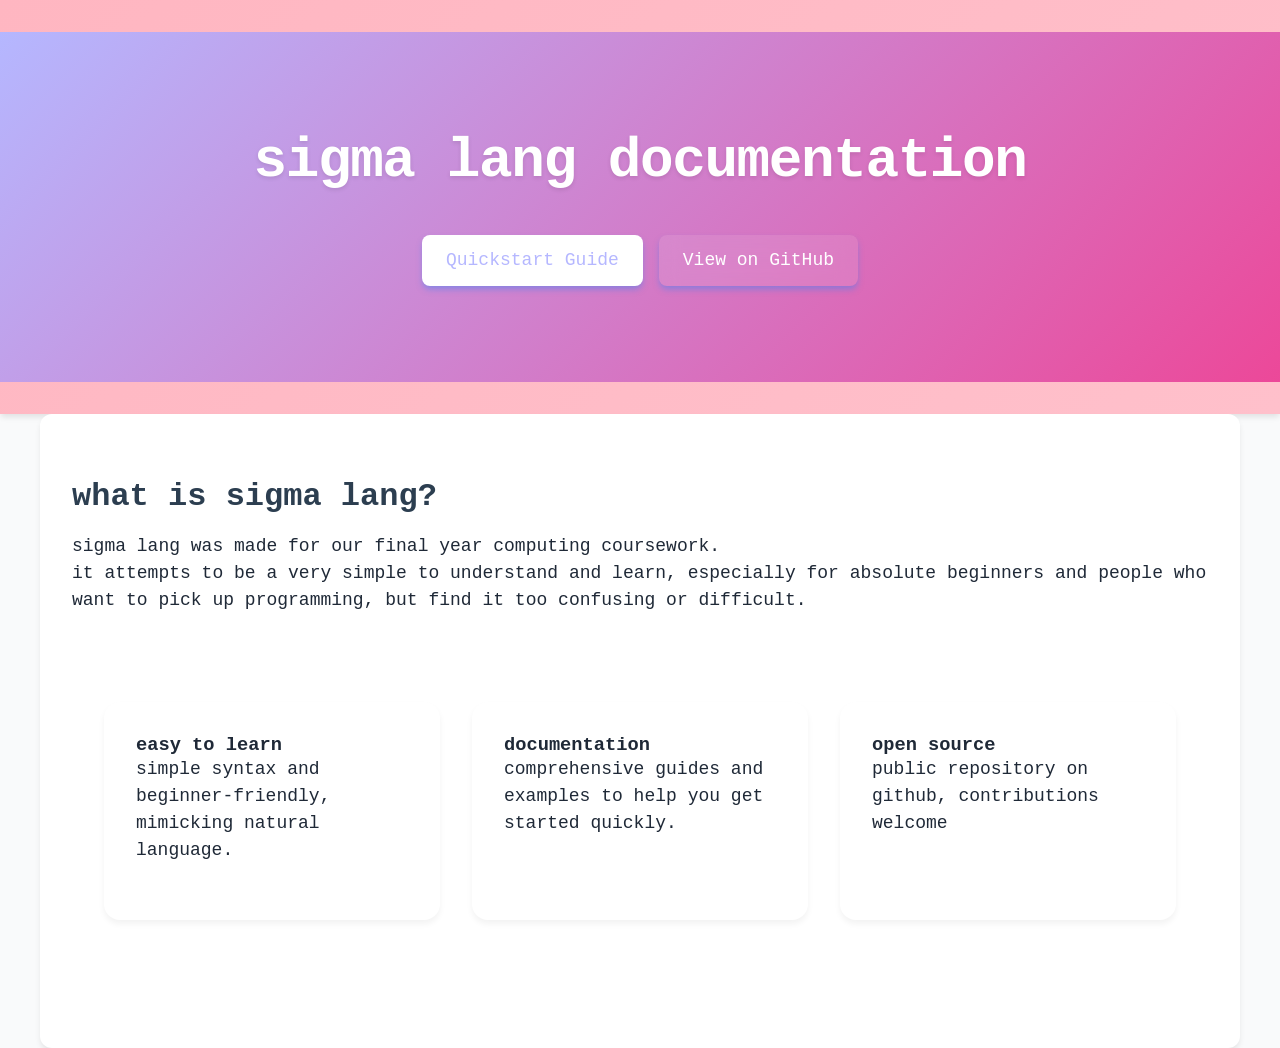
==== templates/index.html @ f67168bf "skibidi fortnite restyle" ====
<!DOCTYPE html>
<!DOCTYPE html>
<html lang="en">
<head>
    <meta charset="UTF-8">
    <meta name="viewport" content="width=device-width, initial-scale=1.0">
    <link rel="stylesheet" href="/static/styles.css">
    <link href="https://fonts.googleapis.com/css2?family=Inter:wght@400;500;600;700&display=swap" rel="stylesheet">
    <title>sigma lang</title>
    <style>
        :root {
            --primary: #b5b7ff;
            --primary-dark: #9b97ff;
            --secondary: #ec4899;
            --background: #f9fafb;
            --text: #1f2937;
        }

        body {
            font-family: source code pro, monospace;
            line-height: 1.5;
            color: var(--text);
            background: var(--background);
        }

        .hero {
            background: linear-gradient(135deg, var(--primary), var(--secondary));
            padding: 6rem 2rem;
            text-align: center;
            position: relative;
            overflow: hidden;
        }

        .hero::before {
            content: '';
            position: absolute;
            top: 0;
            left: 0;
            right: 0;
            bottom: 0;
            background: url('/static/assets/grid.svg');
            opacity: 0.1;
        }

        .hero h1 {
            font-size: 3.5rem;
            font-weight: 700;
            color: white;
            margin-bottom: 1.5rem;
            text-shadow: 0 2px 4px rgba(0,0,0,0.1);
        }

        .hero p {
            font-size: 1.25rem;
            color: rgba(255,255,255,0.9);
            max-width: 600px;
            margin: 0 auto 2rem;
        }

        .cta-buttons {
            display: flex;
            gap: 1rem;
            justify-content: center;
            margin-top: 2.5rem;
        }

        .btn {
            padding: 0.75rem 1.5rem;
            font-weight: 500;
            border-radius: 8px;
            transition: all 0.2s ease;
            font-size: 1.125rem;
        }

        .btn-primary {
            background: white;
            color: var(--primary);
        }

        .btn-secondary {
            background: rgba(255,255,255,0.1);
            color: white;
            backdrop-filter: blur(10px);
        }

        .btn:hover {
            transform: translateY(-2px);
            box-shadow: 0 4px 12px rgba(0,0,0,0.1);
        }

        .features {
            display: grid;
            grid-template-columns: repeat(auto-fit, minmax(300px, 1fr));
            gap: 2rem;
            padding: 4rem 2rem;
            max-width: 1200px;
            margin: 0 auto;
        }

        .feature-card {
            background: white;
            padding: 2rem;
            border-radius: 16px;
            box-shadow: 0 4px 6px rgba(0,0,0,0.05);
            transition: all 0.3s ease;
        }

        .feature-card:hover {
            transform: translateY(-5px);
            box-shadow: 0 8px 16px rgba(0,0,0,0.1);
        }

        .container {
            max-width: 1200px;
            margin: 0 auto;
            padding: 4rem 2rem;
        }

        @media (max-width: 768px) {
            .hero h1 {
                font-size: 2.5rem;
            }
            
            .hero p {
                font-size: 1.125rem;
            }
            
            .features {
                grid-template-columns: 1fr;
            }
        }
    </style>
</head>
<body>
    <header>
        <div class="hero">
            <h1>sigma lang documentation</h1>
            <div class="cta-buttons">
                <a href="/quickstart" class="btn btn-primary" style="text-decoration: none;">Quickstart Guide</a>
                <a href="https://github.com/dimini171/sigma" class="btn btn-secondary" style="text-decoration: none;">View on GitHub</a>
            </div>
        </div>
    </header>
    <div class="container">
        <h2>what is sigma lang?</h2>
        <p>sigma lang was made for our final year computing coursework.
            <br/>
            it attempts to be a very simple to understand and learn, especially for absolute beginners and people who want to pick up programming, but find it too confusing or difficult.
        </p>
        
        <div class="features">
            <div class="feature-card">
                <h3>easy to learn</h3>
                <p>simple syntax and beginner-friendly, mimicking natural language.</p>
            </div>
            <div class="feature-card">
                <h3>documentation</h3>
                <p>comprehensive guides and examples to help you get started quickly.</p>
            </div>
            <div class="feature-card">
                <h3>open source</h3>
                <p>public repository on github, contributions welcome</p>
            </div>
        </div>
    </div>
</body>
---- static/styles.css ----
:root {
    --hover-scale: 1.03;
    --hover-shadow: 0 8px 16px rgba(0,0,0,0.15);
    --hover-transition: transform 0.2s ease, box-shadow 0.2s ease;
    --primary-color: #ffb6c1;
    --secondary-color: #ffc0cb;
    --accent-color: #add8e6;
    --animation-duration: 0.6s;
    --animation-timing: cubic-bezier(0.4, 0, 0.2, 1);
    --slide-distance: 20px;
    --fade-opacity: 0;
    --scale-start: 0.95;
    --rotate-start: -2deg;
    --header-height: 70vh;
    --content-max-width: 1200px;
    --grid-gap: 2rem;
    --text-color: #1f2937;
    --background-color: #e6e6fa;
}

/* Improved base styles */
* {
    margin: 0;
    padding: 0;
    box-sizing: border-box;
    transition: all 0.3s ease;
}

body {
    font-family: 'Inter', -apple-system, BlinkMacSystemFont, sans-serif;
    line-height: 1.7;
    background-color: var(--background-color);
    color: var(--text-color);
}

/* Enhanced header */
header {
    background: linear-gradient(135deg, var(--primary-color), var(--secondary-color));
    padding: 3rem 0;
    box-shadow: 0 4px 6px -1px rgba(0, 0, 0, 0.1);
}

header h1 {
    font-size: 3rem;
    font-weight: 700;
    letter-spacing: -0.025em;
}

/* Refined container */
.container {
    max-width: 1100px;
    margin: 2rem auto;
    padding: 2rem;
    background: white;
    border-radius: 12px;
    box-shadow: 0 4px 6px -1px rgba(0, 0, 0, 0.1);
}

/* Typography improvements */
h1, h2, h3 {
    line-height: 1.2;
    font-weight: 600;
}

h2 {
    font-size: 2.25rem;
    color: var(--primary-color);
    margin-bottom: 1.5rem;
}

p {
    margin-bottom: 1.75rem;
    font-size: 1.125rem;
}

/* Enhanced button styles */
.btn {
    display: inline-block;
    padding: 1rem 2rem;
    font-size: 1.125rem;
    font-weight: 500;
    background-color: var(--accent-color);
    color: white;
    text-decoration: none;
    border-radius: 8px;
    box-shadow: 0 4px 6px -1px rgba(59, 130, 246, 0.5);
}

.btn:hover {
    transform: translateY(-2px);
    box-shadow: 0 6px 8px -1px rgba(59, 130, 246, 0.6);
}

/* Links */
a {
    color: var(--accent-color);
    text-decoration: none;
}

a:hover {
    text-decoration: underline;
}

/* Lists */
ul, ol {
    margin-left: 1.5rem;
    margin-bottom: 1.5rem;
}

li {
    margin-bottom: 0.5rem;
}

/* Code blocks */
pre {
    background-color: #f8f9fa;
    padding: 1.5rem;
    border-radius: 8px;
    overflow-x: auto;
    margin-bottom: 1.5rem;
}

code {
    font-family: 'Fira Code', monospace;
    font-size: 0.9rem;
}

/* Reset default styles */
* {
    margin: 0;
    padding: 0;
    box-sizing: border-box;
}

body {
    font-family: Arial, sans-serif;
    line-height: 1.6;
    background-color: #f4f4f4;
    color: #333;
}

header {
    background-color: #2c3e50;
    color: white;
    text-align: center;
    padding: 2rem 0;
}

.container {
    max-width: 1200px;
    margin: 0 auto;
    padding: 2rem;
}

h1 {
    font-size: 2.5rem;
    margin-bottom: 1rem;
}

h2 {
    font-size: 2rem;
    margin-bottom: 1rem;
    color: #2c3e50;
}

p {
    margin-bottom: 1.5rem;
}

.btn {
    display: inline-block;
    padding: 0.8rem 1.5rem;
    background-color: #3498db;
    color: white;
    text-decoration: none;
    border: none;
    border-radius: 4px;
    cursor: pointer;
    font-size: 1rem;
    transition: background-color 0.3s ease;
}

.btn:hover {
    background-color: #2980b9;
}
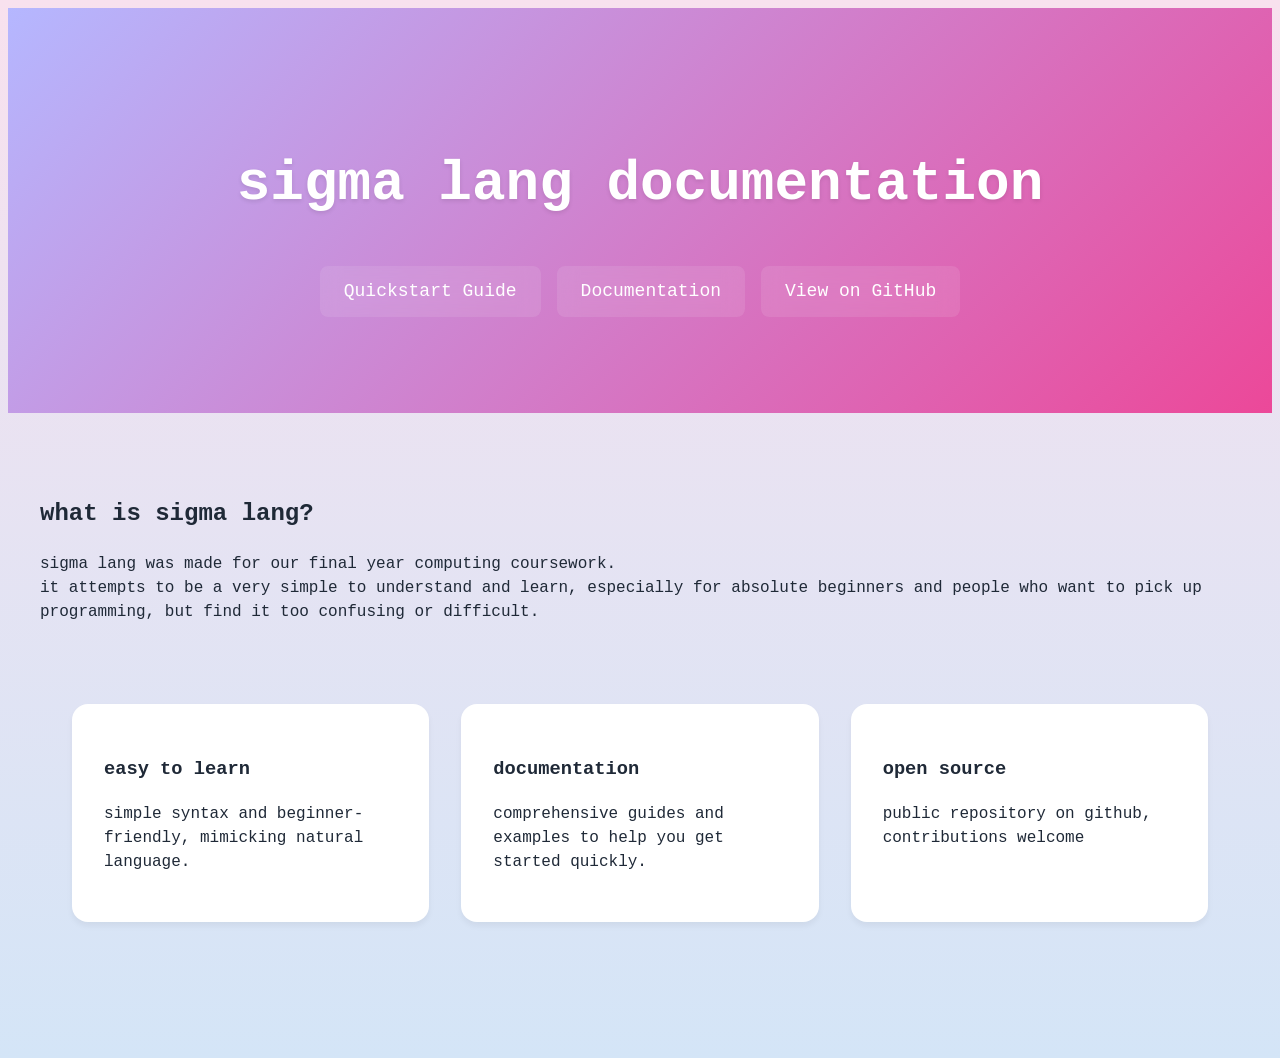
==== commit 36d7647e: "skibidi fortnite" ====
--- a/templates/index.html
+++ b/templates/index.html
@@ -4,7 +4,6 @@
 <head>
     <meta charset="UTF-8">
     <meta name="viewport" content="width=device-width, initial-scale=1.0">
-    <link rel="stylesheet" href="/static/styles.css">
     <link href="https://fonts.googleapis.com/css2?family=Inter:wght@400;500;600;700&display=swap" rel="stylesheet">
     <title>sigma lang</title>
     <style>
@@ -12,7 +11,7 @@
             --primary: #b5b7ff;
             --primary-dark: #9b97ff;
             --secondary: #ec4899;
-            --background: #f9fafb;
+            --background: linear-gradient(to bottom, #f8e1ee, #d4e5f7);
             --text: #1f2937;
         }
 
@@ -136,7 +135,8 @@
         <div class="hero">
             <h1>sigma lang documentation</h1>
             <div class="cta-buttons">
-                <a href="/quickstart" class="btn btn-primary" style="text-decoration: none;">Quickstart Guide</a>
+                <a href="/quickstart" class="btn btn-secondary" style="text-decoration: none;">Quickstart Guide</a>
+                <a href="/syntax" class="btn btn-secondary" style="text-decoration: none;">Documentation</a>
                 <a href="https://github.com/dimini171/sigma" class="btn btn-secondary" style="text-decoration: none;">View on GitHub</a>
             </div>
         </div>
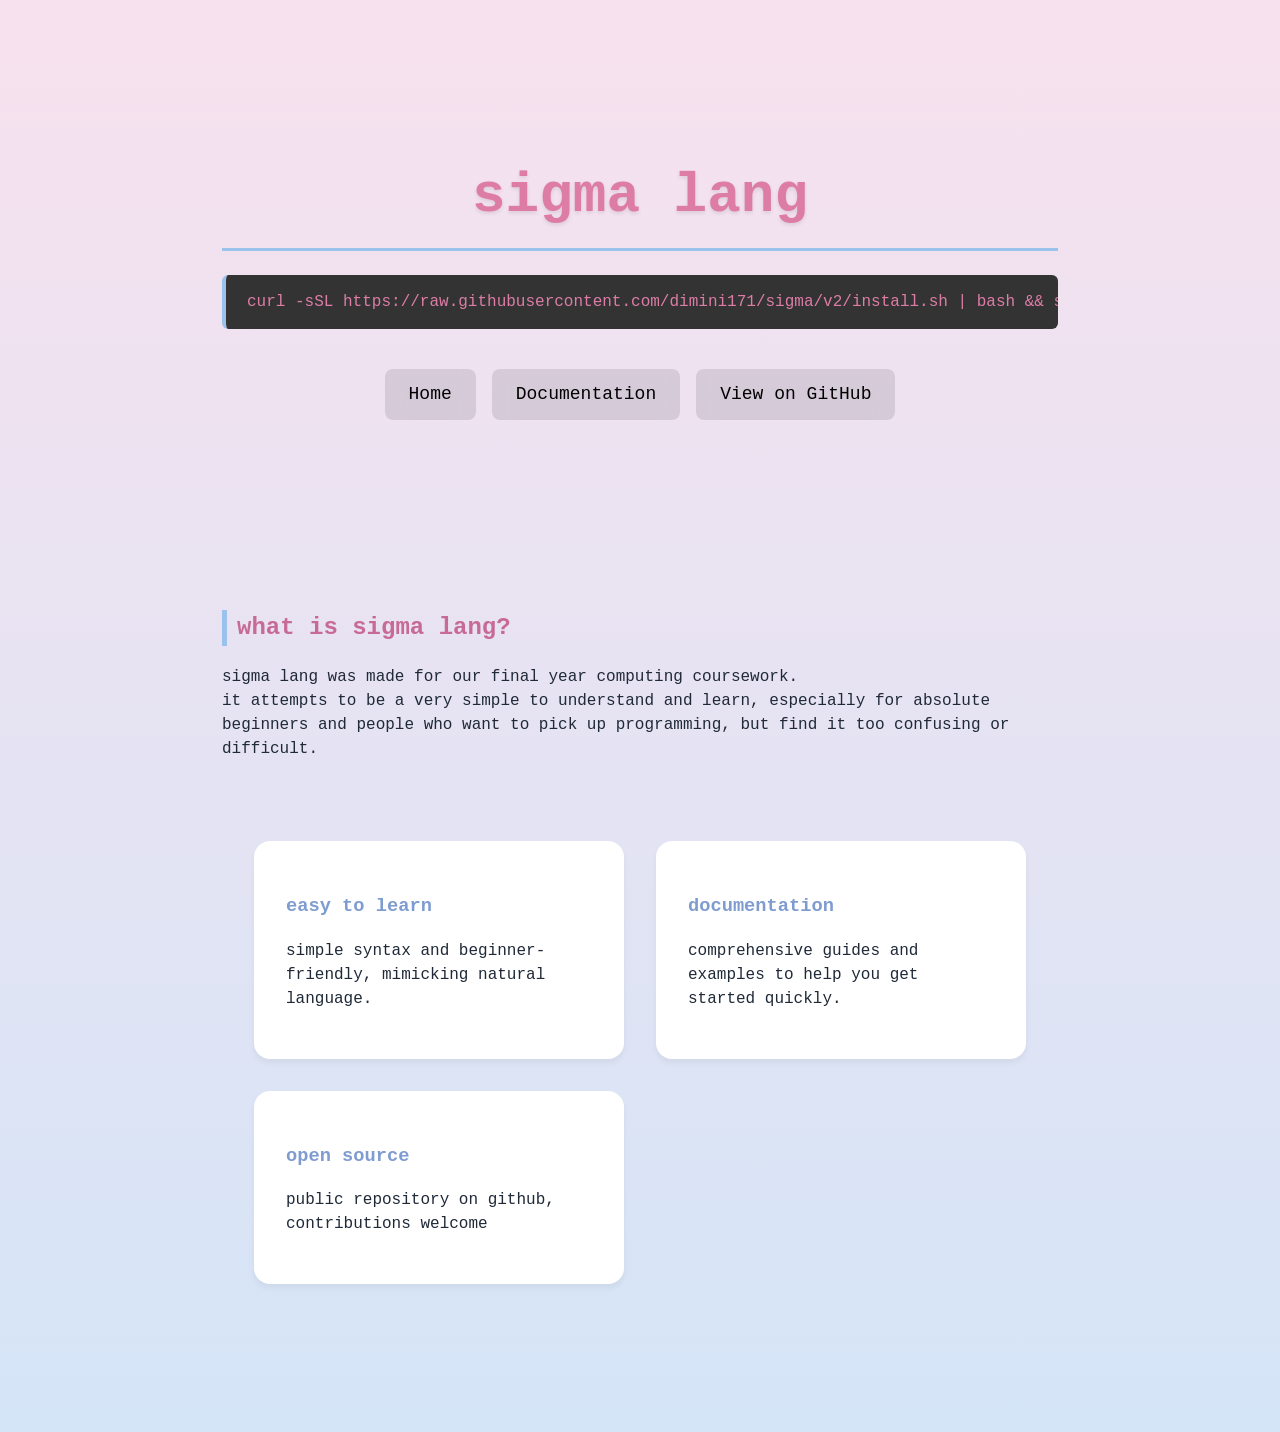
==== commit d1e51c57: "removed quickstart.html because its uneeded + moved css to one stylesheet!! amazing" ====
--- a/templates/index.html
+++ b/templates/index.html
@@ -5,137 +5,16 @@
     <meta charset="UTF-8">
     <meta name="viewport" content="width=device-width, initial-scale=1.0">
     <link href="https://fonts.googleapis.com/css2?family=Inter:wght@400;500;600;700&display=swap" rel="stylesheet">
+    <link rel="stylesheet" href="/static/styles.css">
     <title>sigma lang</title>
-    <style>
-        :root {
-            --primary: #b5b7ff;
-            --primary-dark: #9b97ff;
-            --secondary: #ec4899;
-            --background: linear-gradient(to bottom, #f8e1ee, #d4e5f7);
-            --text: #1f2937;
-        }
-
-        body {
-            font-family: source code pro, monospace;
-            line-height: 1.5;
-            color: var(--text);
-            background: var(--background);
-        }
-
-        .hero {
-            background: linear-gradient(135deg, var(--primary), var(--secondary));
-            padding: 6rem 2rem;
-            text-align: center;
-            position: relative;
-            overflow: hidden;
-        }
-
-        .hero::before {
-            content: '';
-            position: absolute;
-            top: 0;
-            left: 0;
-            right: 0;
-            bottom: 0;
-            background: url('/static/assets/grid.svg');
-            opacity: 0.1;
-        }
-
-        .hero h1 {
-            font-size: 3.5rem;
-            font-weight: 700;
-            color: white;
-            margin-bottom: 1.5rem;
-            text-shadow: 0 2px 4px rgba(0,0,0,0.1);
-        }
-
-        .hero p {
-            font-size: 1.25rem;
-            color: rgba(255,255,255,0.9);
-            max-width: 600px;
-            margin: 0 auto 2rem;
-        }
-
-        .cta-buttons {
-            display: flex;
-            gap: 1rem;
-            justify-content: center;
-            margin-top: 2.5rem;
-        }
-
-        .btn {
-            padding: 0.75rem 1.5rem;
-            font-weight: 500;
-            border-radius: 8px;
-            transition: all 0.2s ease;
-            font-size: 1.125rem;
-        }
-
-        .btn-primary {
-            background: white;
-            color: var(--primary);
-        }
-
-        .btn-secondary {
-            background: rgba(255,255,255,0.1);
-            color: white;
-            backdrop-filter: blur(10px);
-        }
-
-        .btn:hover {
-            transform: translateY(-2px);
-            box-shadow: 0 4px 12px rgba(0,0,0,0.1);
-        }
-
-        .features {
-            display: grid;
-            grid-template-columns: repeat(auto-fit, minmax(300px, 1fr));
-            gap: 2rem;
-            padding: 4rem 2rem;
-            max-width: 1200px;
-            margin: 0 auto;
-        }
-
-        .feature-card {
-            background: white;
-            padding: 2rem;
-            border-radius: 16px;
-            box-shadow: 0 4px 6px rgba(0,0,0,0.05);
-            transition: all 0.3s ease;
-        }
-
-        .feature-card:hover {
-            transform: translateY(-5px);
-            box-shadow: 0 8px 16px rgba(0,0,0,0.1);
-        }
-
-        .container {
-            max-width: 1200px;
-            margin: 0 auto;
-            padding: 4rem 2rem;
-        }
-
-        @media (max-width: 768px) {
-            .hero h1 {
-                font-size: 2.5rem;
-            }
-            
-            .hero p {
-                font-size: 1.125rem;
-            }
-            
-            .features {
-                grid-template-columns: 1fr;
-            }
-        }
-    </style>
 </head>
 <body>
     <header>
         <div class="hero">
-            <h1>sigma lang documentation</h1>
+            <h1>sigma lang</h1>
+            <pre><code>curl -sSL https://raw.githubusercontent.com/dimini171/sigma/v2/install.sh | bash && sigma</code></pre>
             <div class="cta-buttons">
-                <a href="/quickstart" class="btn btn-secondary" style="text-decoration: none;">Quickstart Guide</a>
+                <a href="/" class="btn btn-secondary" style="text-decoration: none;">Home</a>
                 <a href="/syntax" class="btn btn-secondary" style="text-decoration: none;">Documentation</a>
                 <a href="https://github.com/dimini171/sigma" class="btn btn-secondary" style="text-decoration: none;">View on GitHub</a>
             </div>
--- a/static/styles.css
+++ b/static/styles.css
@@ -0,0 +1,224 @@
+:root {
+    --primary: #b5b7ff;
+    --primary-dark: #9b97ff;
+    --secondary: #ec4899;
+    --background: linear-gradient(to bottom, #f8e1ee, #d4e5f7);
+    --text: #1f2937;
+}
+
+body {
+    font-family: source code pro, monospace;
+    line-height: 1.5;
+    color: var(--text);
+    background: var(--background);
+    max-width: 900px;
+    margin: 0 auto;
+    padding: 20px;
+}
+
+h1 {
+    color: #dd7da5;
+    text-shadow: 2px 2px 4px rgba(0,0,0,0.1);
+    border-bottom: 3px solid #9bc1ed;
+    padding-bottom: 10px;
+}
+
+h2 {
+    color: #c76a95;
+    border-left: 5px solid #9bc1ed;
+    padding-left: 10px;
+    margin-top: 30px;
+}
+
+h3 {
+    color: #7f9cd1;
+}
+
+a {
+    color: #dd7da5;
+    text-decoration: none;
+    transition: all 0.3s ease;
+}
+
+a:hover {
+    color: #7f9cd1;
+    text-decoration: underline;
+}
+
+code {
+    background-color: #333;
+    color: #dd7da5;
+    padding: 2px 6px;
+    border-radius: 4px;
+    font-family: 'Courier New', monospace;
+}
+
+code.inline {
+    background-color: #f2f2f2;
+    color: #dd7da5;
+    padding: 2px 6px;
+    border-radius: 4px;
+    font-family: 'Courier New', monospace;
+}
+
+pre {
+    background-color: #333;
+    color: #dd7da5;
+    padding: 15px;
+    border-radius: 6px;
+    overflow-x: auto;
+    border-left: 4px solid #9bc1ed;
+}
+
+.comparison {
+    display: flex;
+    gap: 20px;
+    margin-bottom: 20px;
+}
+
+.comparison > div {
+    flex: 1;
+}
+
+.note {
+    background-color: #e7f3fe;
+    border-left: 6px solid #2196F3;
+    padding: 10px;
+    margin: 15px 0;
+}
+
+table {
+    width: 100%;
+    border-collapse: collapse;
+    margin: 20px 0;
+}
+
+th, td {
+    border: 1px solid #ddd;
+    padding: 8px 12px;
+    text-align: left;
+}
+
+th {
+    background-color: #f2f2f2;
+}
+
+ul {
+    list-style-type: none;
+}
+
+ul li:before {
+    content: "✨ ";
+    color: #dd7da5;
+}
+
+strong {
+    color: #c76a95;
+    font-weight: bold;
+}
+
+.hero {
+    padding: 6rem 2rem;
+    text-align: center;
+    position: relative;
+    overflow: hidden;
+}
+
+.hero::before {
+    content: '';
+    position: absolute;
+    top: 0;
+    left: 0;
+    right: 0;
+    bottom: 0;
+    background: url('/static/assets/grid.svg');
+    opacity: 0.1;
+}
+
+.hero h1 {
+    font-size: 3.5rem;
+    font-weight: 700;
+    color: #dd7da5;
+    margin-bottom: 1.5rem;
+    text-shadow: 0 2px 4px rgba(0,0,0,0.1);
+}
+
+.hero p {
+    font-size: 1.25rem;
+    color: #7f9cd1;
+    max-width: 600px;
+    margin: 0 auto 2rem;
+}
+
+.cta-buttons {
+    display: flex;
+    gap: 1rem;
+    justify-content: center;
+    margin-top: 2.5rem;
+}
+
+.btn {
+    padding: 0.75rem 1.5rem;
+    font-weight: 500;
+    border-radius: 8px;
+    transition: all 0.2s ease;
+    font-size: 1.125rem;
+}
+
+.btn-primary {
+    background: rgb(0, 0, 0);
+    color: var(--primary);
+}
+
+.btn-secondary {
+    background: rgba(0, 0, 0, 0.1);
+    color: rgb(0, 0, 0);
+    backdrop-filter: blur(10px);
+}
+
+.btn:hover {
+    transform: translateY(-2px);
+    box-shadow: 0 4px 12px rgba(0,0,0,0.1);
+}
+
+.features {
+    display: grid;
+    grid-template-columns: repeat(auto-fit, minmax(300px, 1fr));
+    gap: 2rem;
+    padding: 4rem 2rem;
+    max-width: 1200px;
+    margin: 0 auto;
+}
+
+.feature-card {
+    background: white;
+    padding: 2rem;
+    border-radius: 16px;
+    box-shadow: 0 4px 6px rgba(0,0,0,0.05);
+    transition: all 0.3s ease;
+}
+
+.feature-card:hover {
+    transform: translateY(-5px);
+    box-shadow: 0 8px 16px rgba(0,0,0,0.1);
+}
+
+.container {
+    max-width: 1200px;
+    margin: 0 auto;
+    padding: 4rem 2rem;
+}
+
+@media (max-width: 768px) {
+    .hero h1 {
+        font-size: 2.5rem;
+    }
+    
+    .hero p {
+        font-size: 1.125rem;
+    }
+    
+    .features {
+        grid-template-columns: 1fr;
+    }
+}
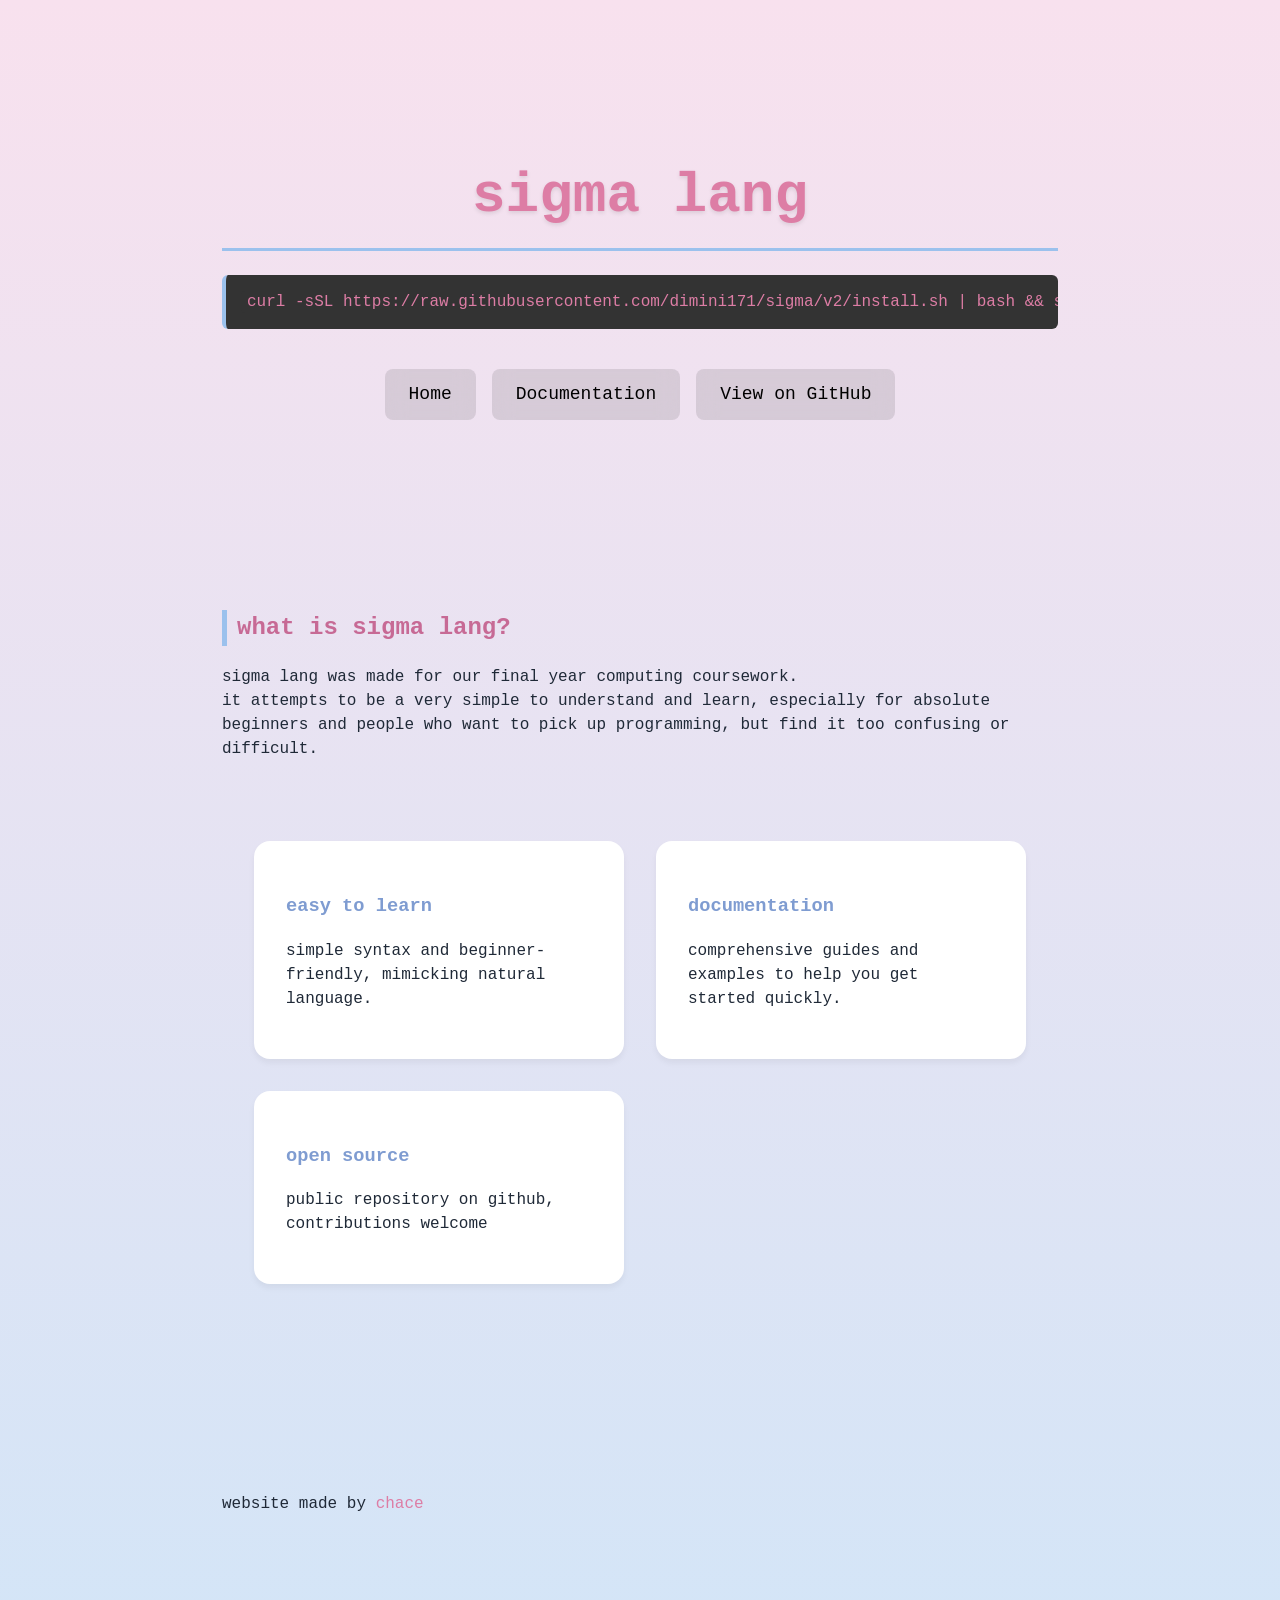
==== commit 0df0ca6c: "added credits" ====
--- a/templates/index.html
+++ b/templates/index.html
@@ -42,5 +42,9 @@
             </div>
         </div>
     </div>
+    <footer>
+        <div class="container">
+            <p>website made by <a href="https://github.com/AceIsDumb" target="_blank">chace</a></p>
+        </div>
 </body>
 
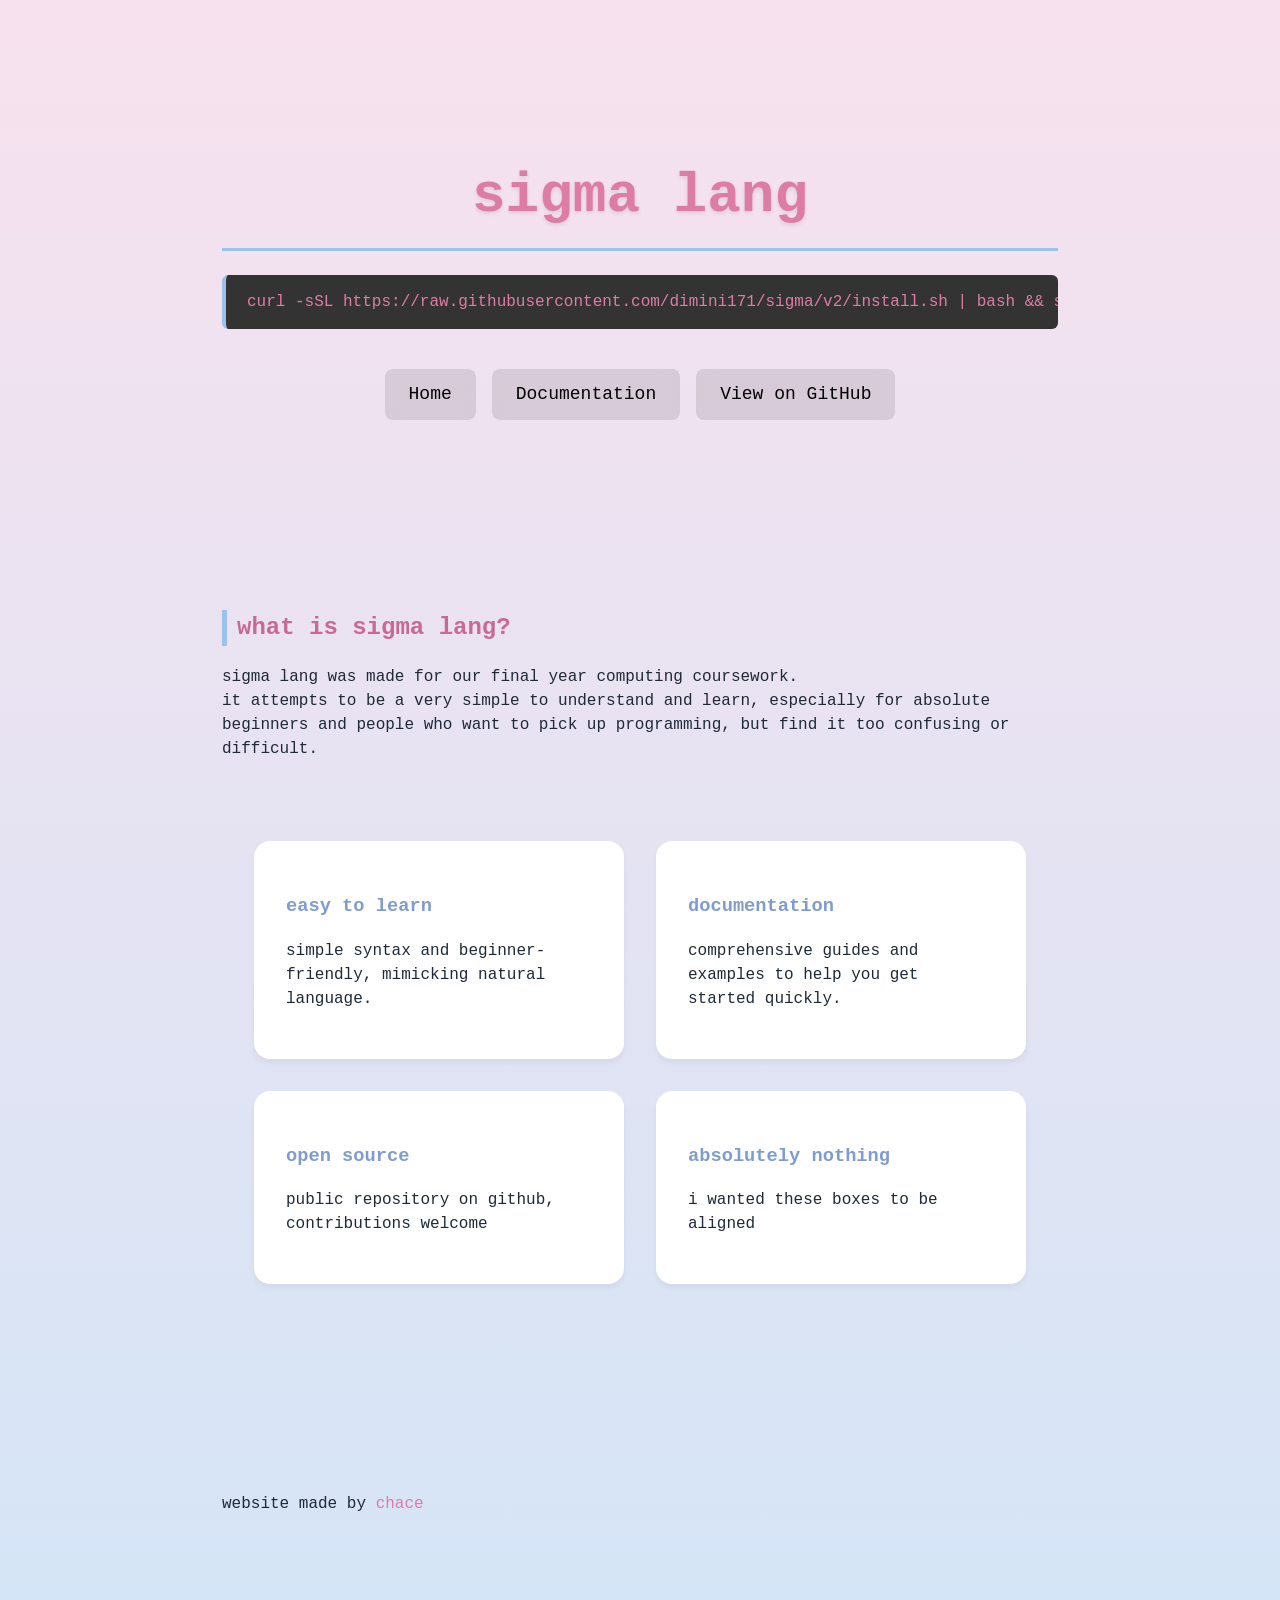
==== commit fbe47b91: "style changer" ====
--- a/templates/index.html
+++ b/templates/index.html
@@ -40,6 +40,10 @@
                 <h3>open source</h3>
                 <p>public repository on github, contributions welcome</p>
             </div>
+            <div class="feature-card">
+                <h3>absolutely nothing</h3>
+                <p>i wanted these boxes to be aligned</p>
+            </div>
         </div>
     </div>
     <footer>
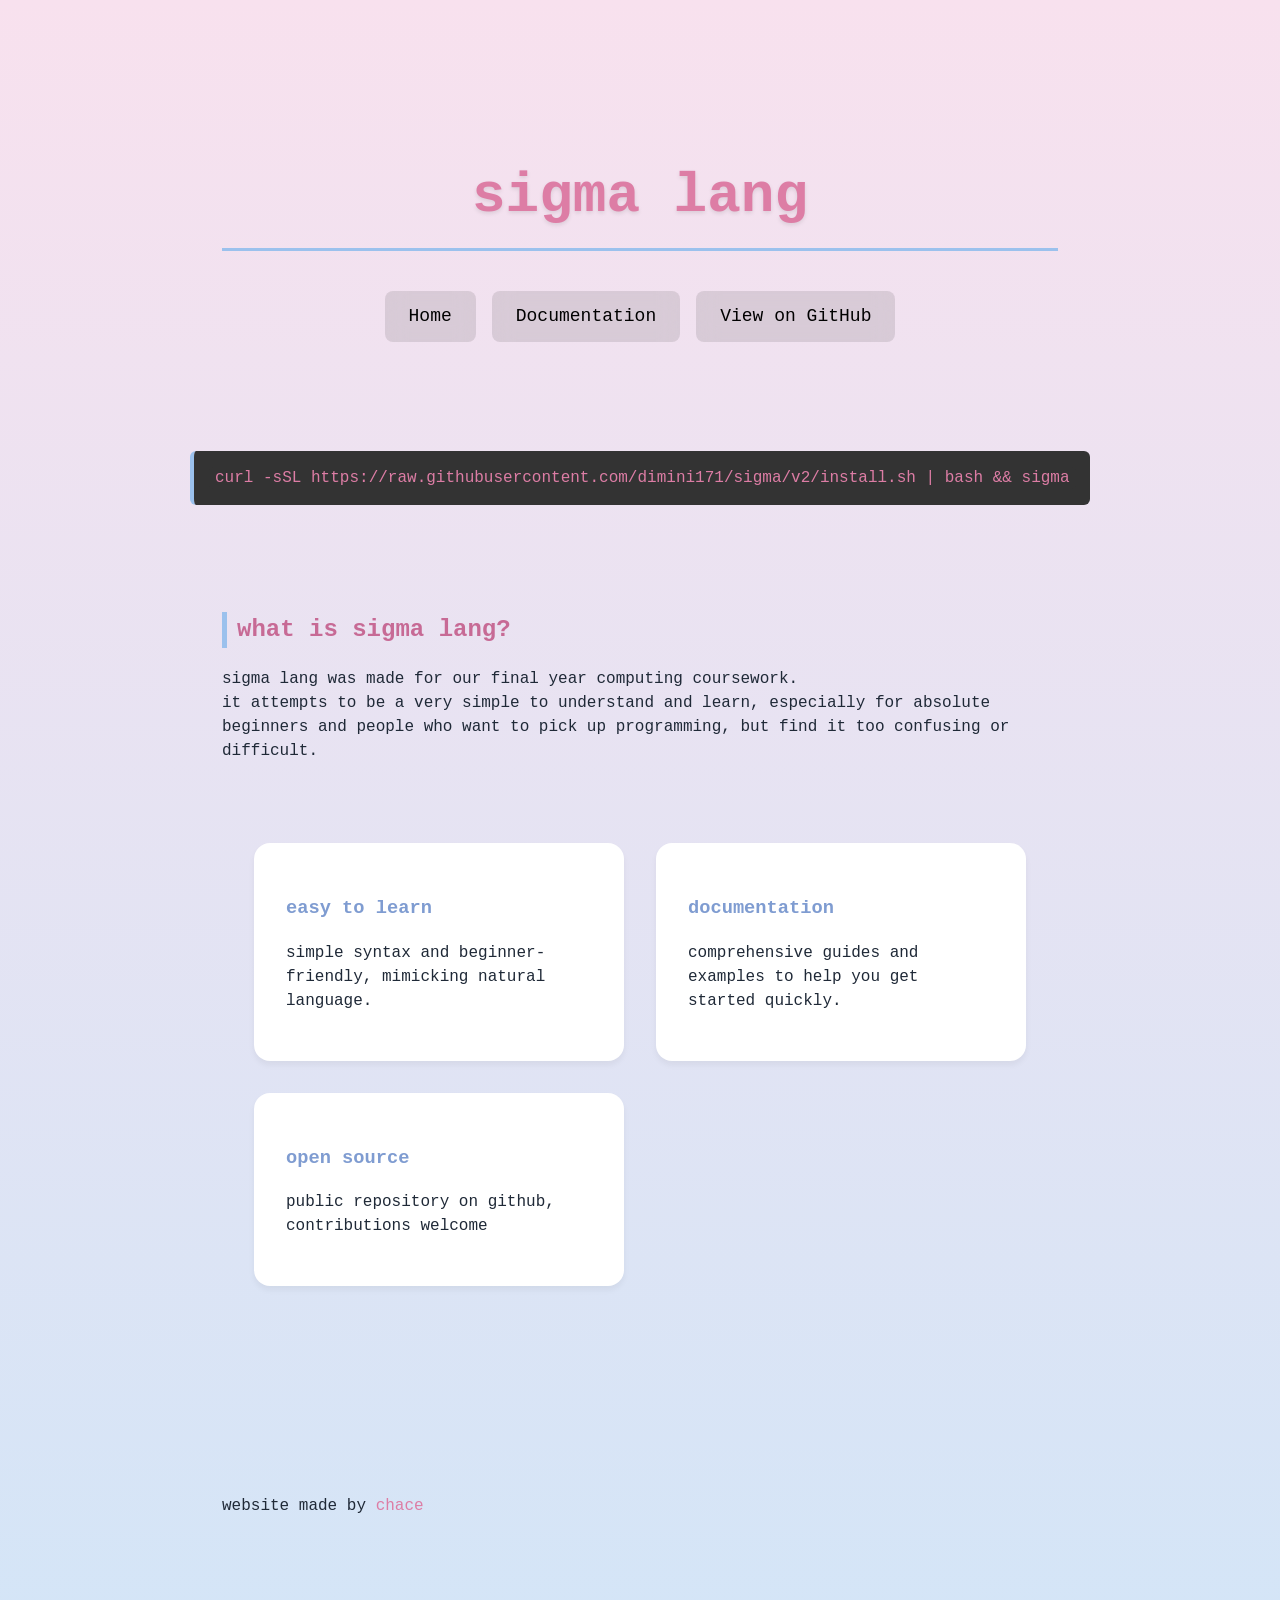
==== commit fb814d2e: "updated index.py so the command is copiable" ====
--- a/templates/index.html
+++ b/templates/index.html
@@ -12,7 +12,6 @@
     <header>
         <div class="hero">
             <h1>sigma lang</h1>
-            <pre><code>curl -sSL https://raw.githubusercontent.com/dimini171/sigma/v2/install.sh | bash && sigma</code></pre>
             <div class="cta-buttons">
                 <a href="/" class="btn btn-secondary" style="text-decoration: none;">Home</a>
                 <a href="/syntax" class="btn btn-secondary" style="text-decoration: none;">Documentation</a>
@@ -20,6 +19,7 @@
             </div>
         </div>
     </header>
+    <pre><code>curl -sSL https://raw.githubusercontent.com/dimini171/sigma/v2/install.sh | bash && sigma</code></pre>
     <div class="container">
         <h2>what is sigma lang?</h2>
         <p>sigma lang was made for our final year computing coursework.
@@ -40,10 +40,6 @@
                 <h3>open source</h3>
                 <p>public repository on github, contributions welcome</p>
             </div>
-            <div class="feature-card">
-                <h3>absolutely nothing</h3>
-                <p>i wanted these boxes to be aligned</p>
-            </div>
         </div>
     </div>
     <footer>
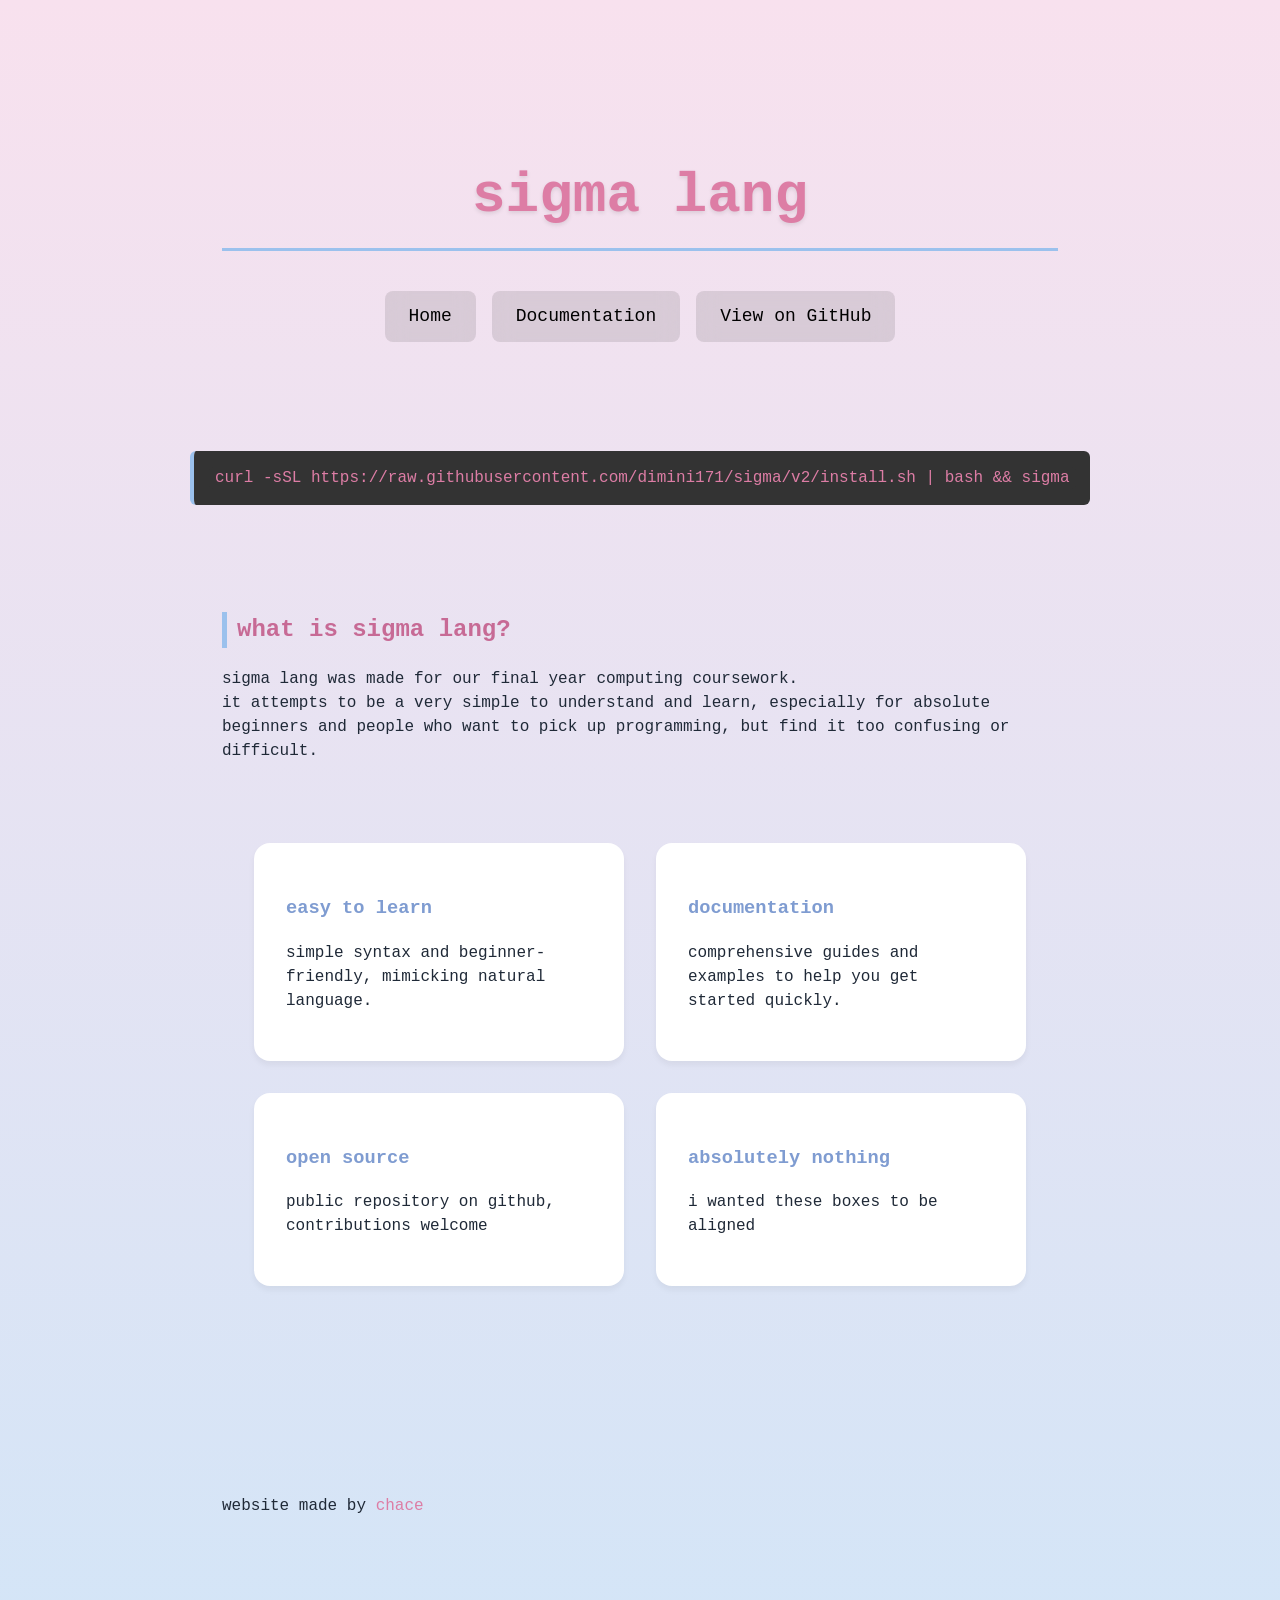
==== commit b1681a6b: "Merge branch 'prod' of github.com:dimini171/sigma-lang-web into prod" ====
--- a/templates/index.html
+++ b/templates/index.html
@@ -40,6 +40,10 @@
                 <h3>open source</h3>
                 <p>public repository on github, contributions welcome</p>
             </div>
+            <div class="feature-card">
+                <h3>absolutely nothing</h3>
+                <p>i wanted these boxes to be aligned</p>
+            </div>
         </div>
     </div>
     <footer>
